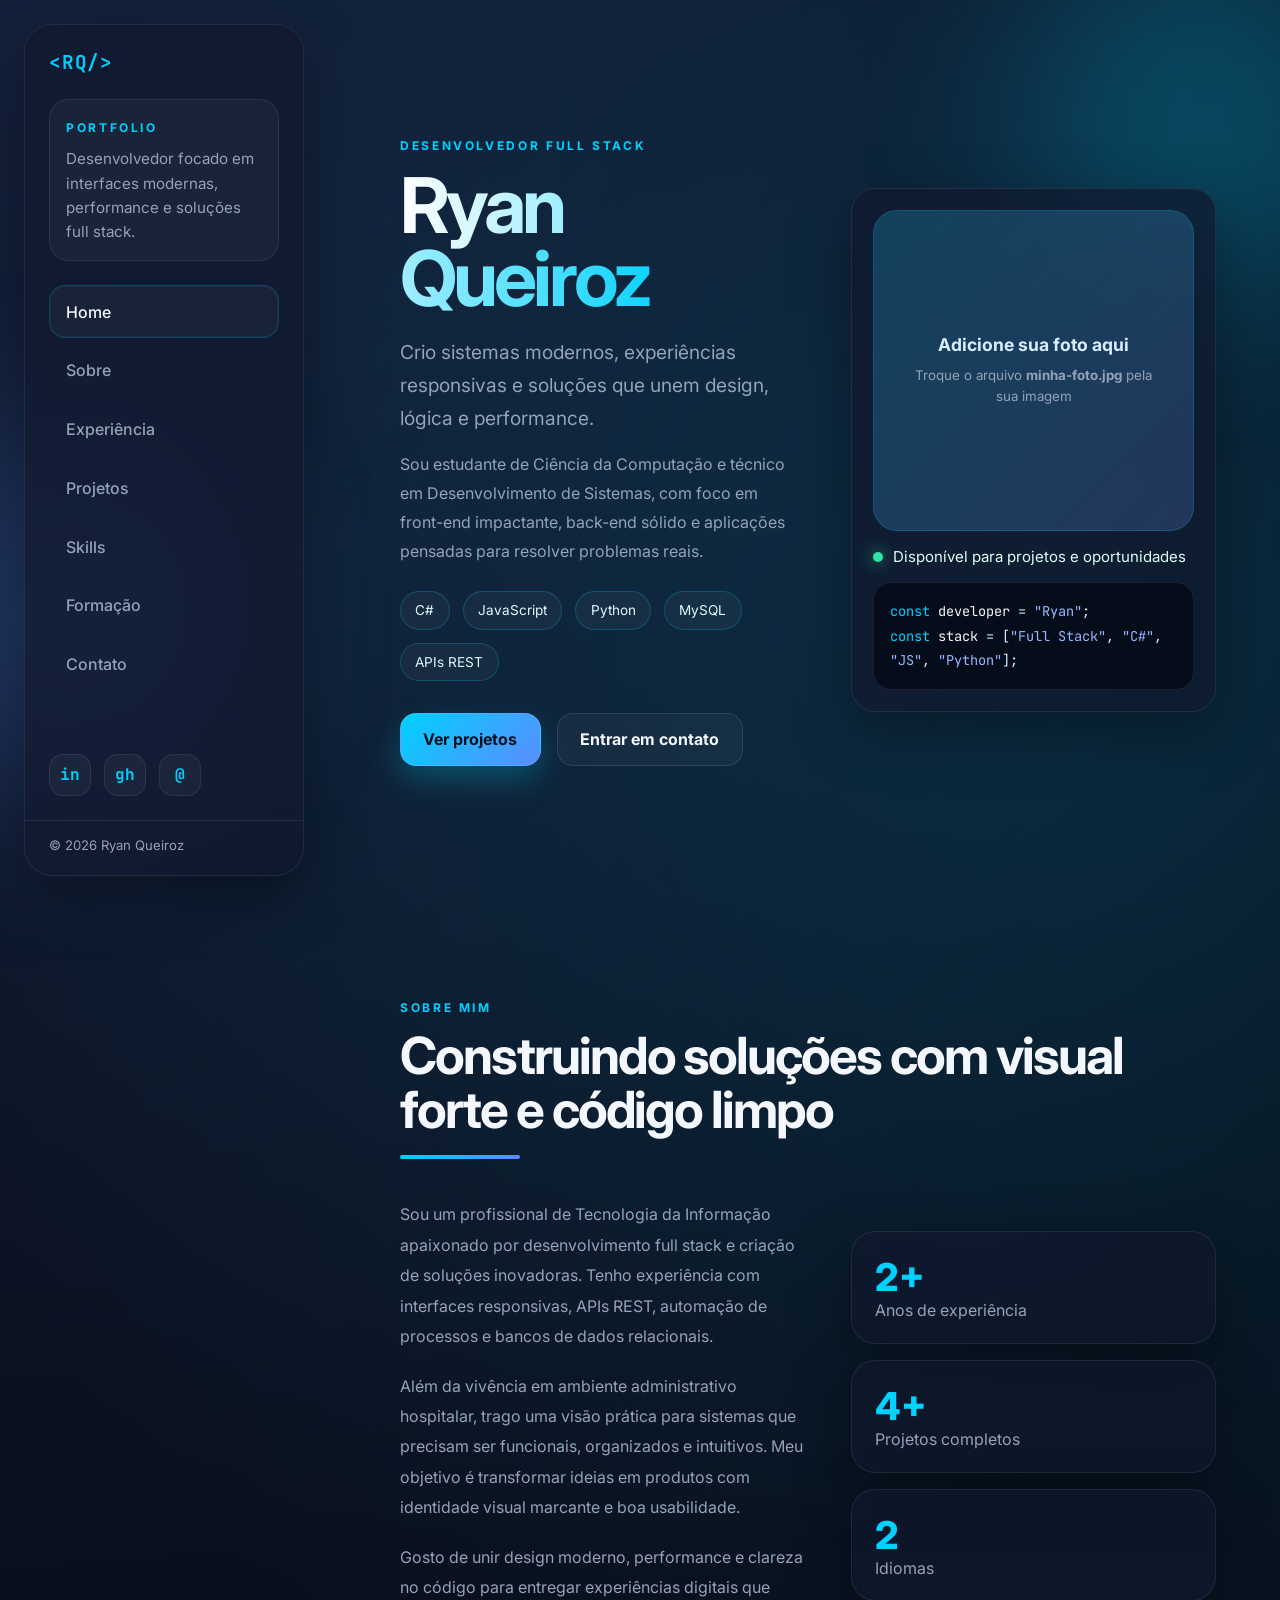
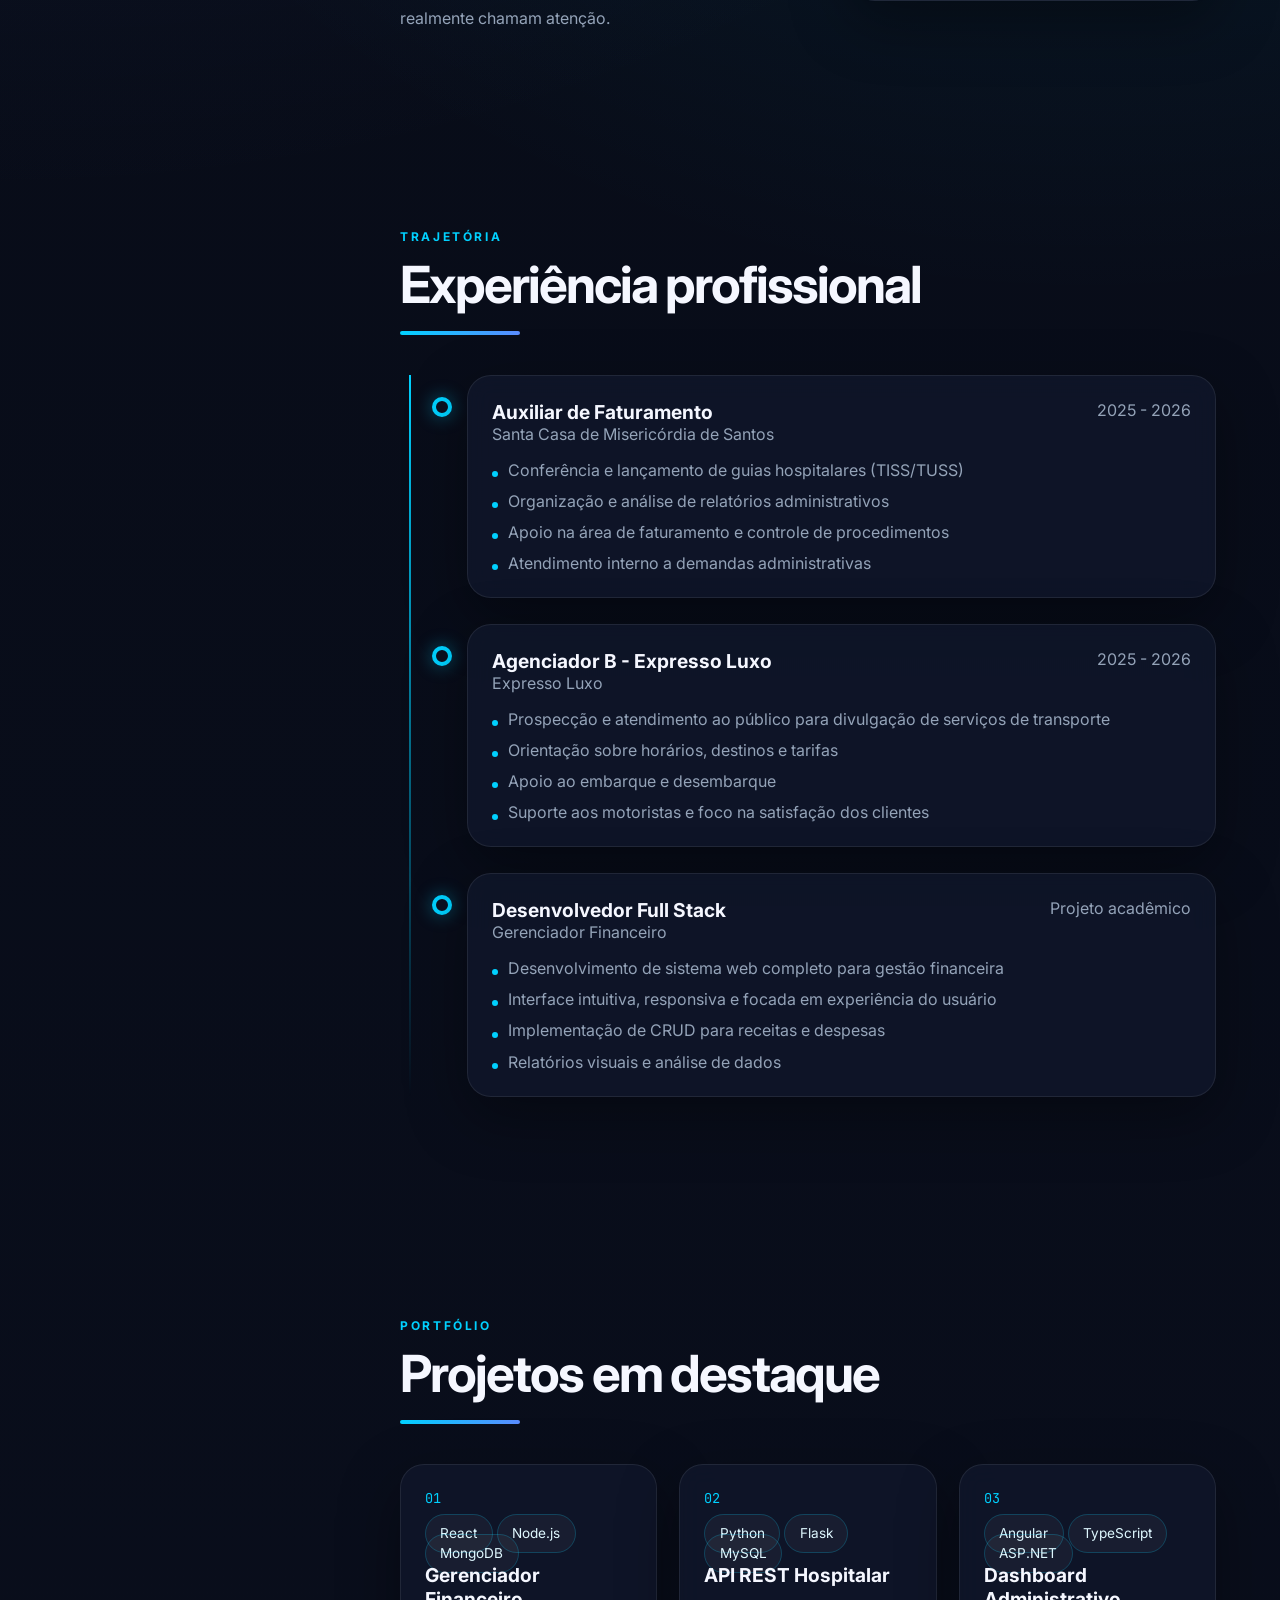
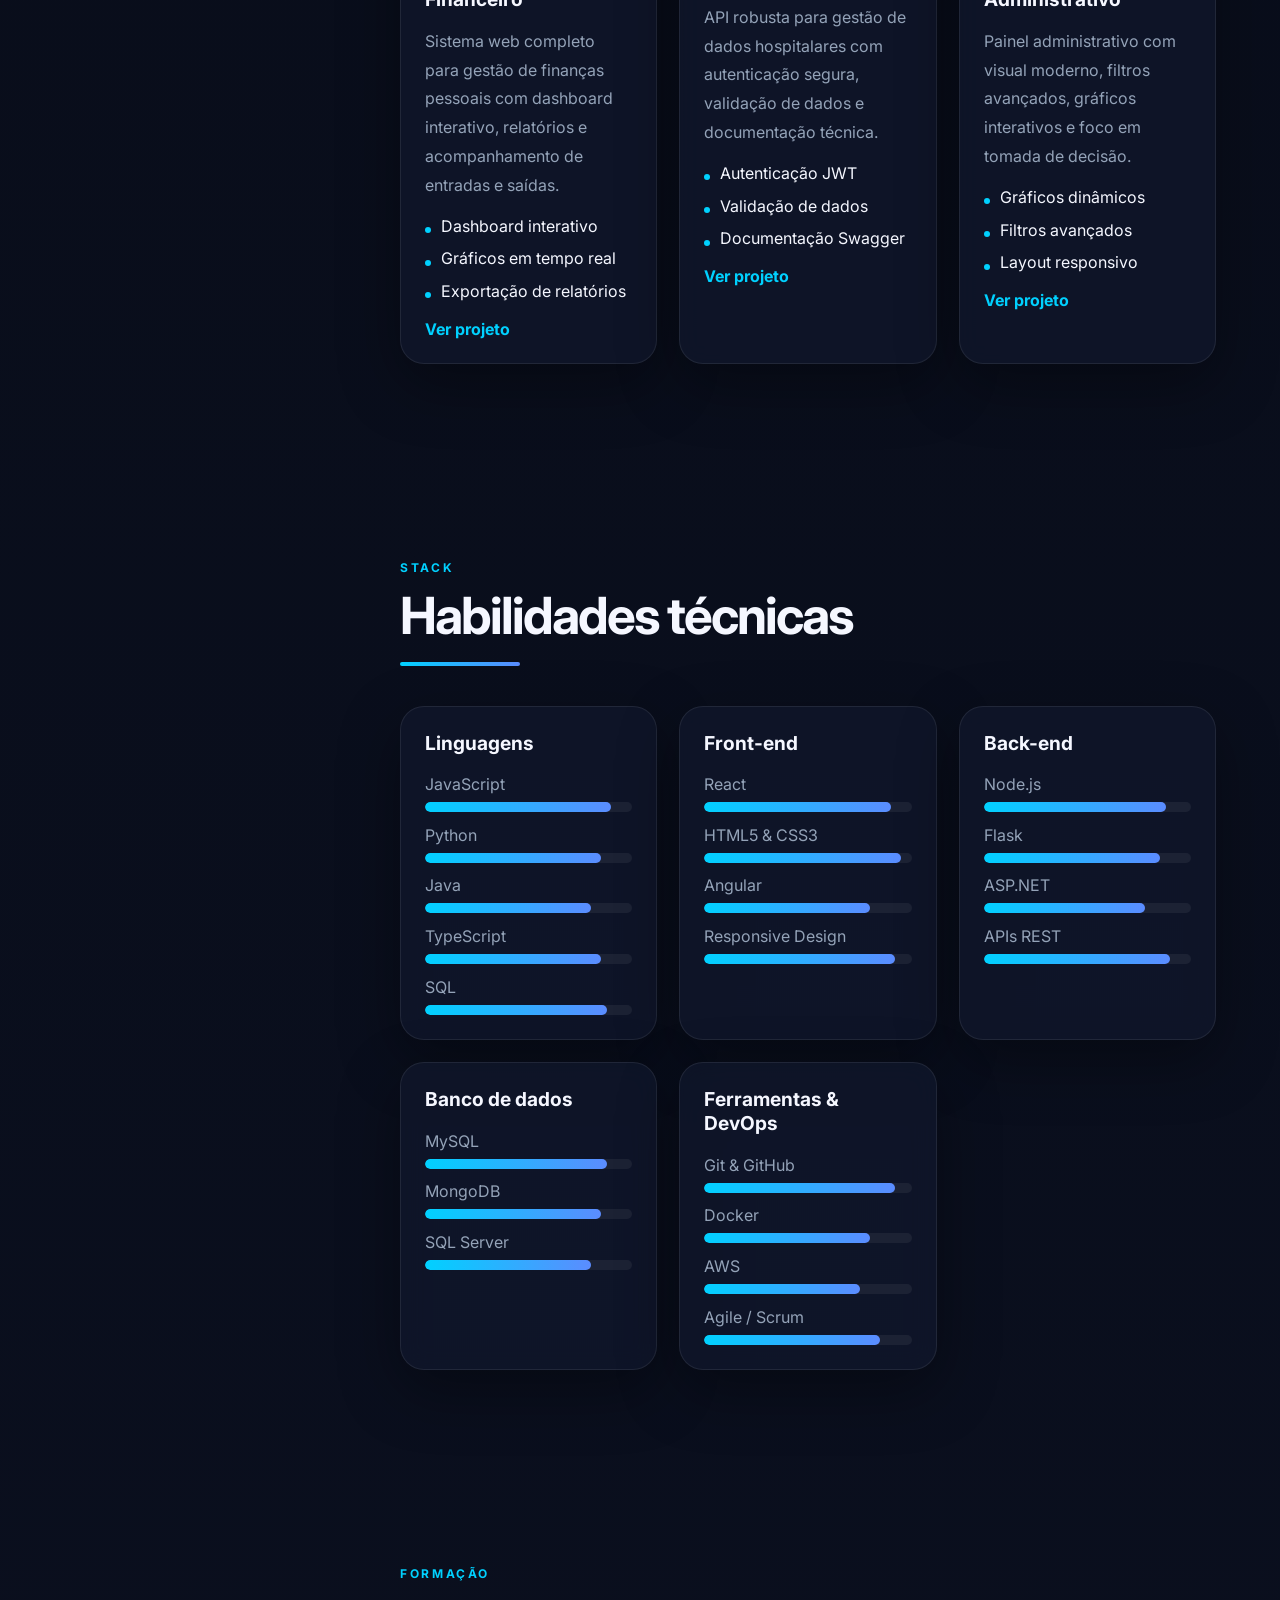
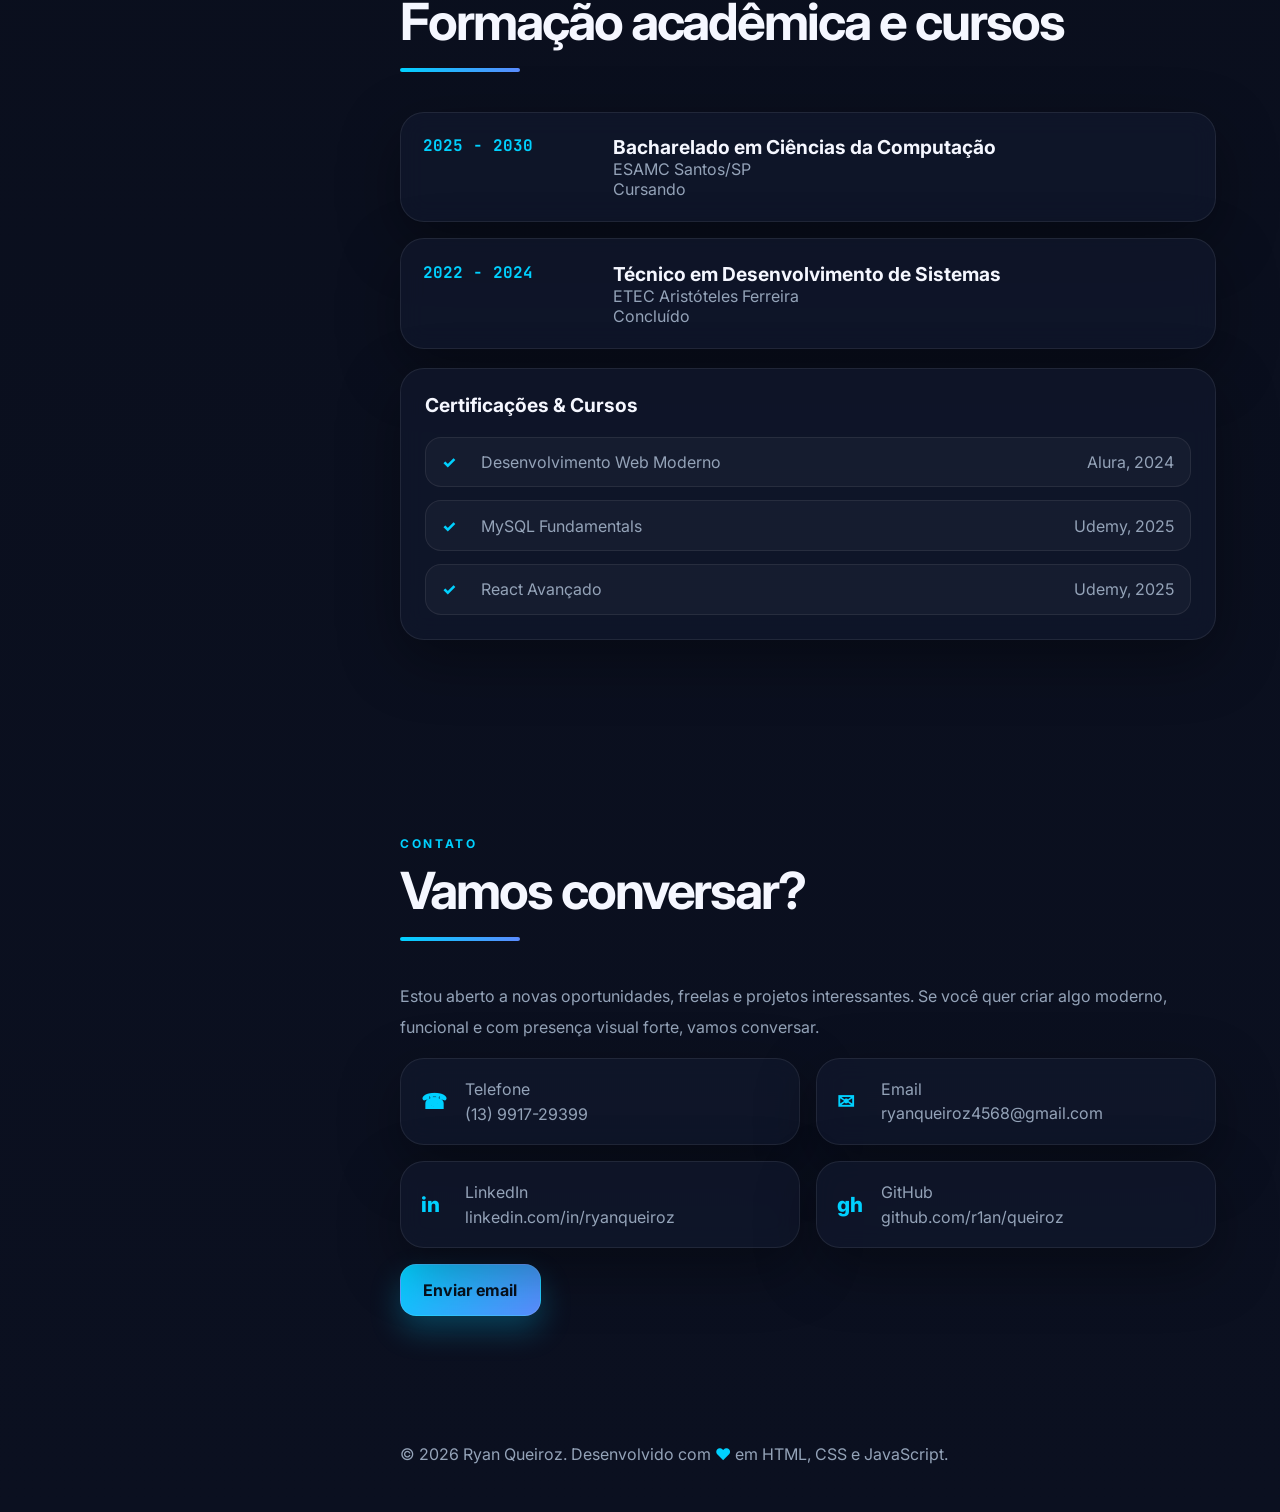
==== index (1).html @ ccc81845 "." ====
<!DOCTYPE html>
<html lang="pt-BR">
<head>
    <meta charset="UTF-8">
    <meta name="viewport" content="width=device-width, initial-scale=1.0">
    <meta name="description" content="Portfólio de Ryan Queiroz - Desenvolvedor Full Stack | Técnico em Desenvolvimento de Sistemas">
    <meta name="theme-color" content="#0b1020">
    <title>Ryan Queiroz | Full Stack Developer</title>
    <link rel="preconnect" href="https://fonts.googleapis.com">
    <link rel="preconnect" href="https://fonts.gstatic.com" crossorigin>
    <link href="https://fonts.googleapis.com/css2?family=JetBrains+Mono:wght@400;500;700&family=Inter:wght@300;400;500;600;700;800&display=swap" rel="stylesheet">
    <link rel="stylesheet" href="styles (1).css">
</head>
<body>
    <div class="bg-orb orb-1"></div>
    <div class="bg-orb orb-2"></div>

    <aside class="sidebar" id="sidebar">
        <div class="sidebar-content">
            <div class="logo-row">
                <a href="#home" class="logo">
                    <span class="logo-mark">&lt;RQ/&gt;</span>
                </a>
                <button class="menu-toggle" id="menuToggle" aria-label="Abrir menu">☰</button>
            </div>

            <div class="sidebar-intro">
                <span class="sidebar-kicker">Portfolio</span>
                <p>Desenvolvedor focado em interfaces modernas, performance e soluções full stack.</p>
            </div>
            
            <nav class="nav-menu">
                <a href="#home" class="nav-link active" data-section="home"><span class="nav-text">Home</span></a>
                <a href="#about" class="nav-link" data-section="about"><span class="nav-text">Sobre</span></a>
                <a href="#experience" class="nav-link" data-section="experience"><span class="nav-text">Experiência</span></a>
                <a href="#projects" class="nav-link" data-section="projects"><span class="nav-text">Projetos</span></a>
                <a href="#skills" class="nav-link" data-section="skills"><span class="nav-text">Skills</span></a>
                <a href="#education" class="nav-link" data-section="education"><span class="nav-text">Formação</span></a>
                <a href="#contact" class="nav-link" data-section="contact"><span class="nav-text">Contato</span></a>
            </nav>

            <div class="social-links">
                <a href="https://www.linkedin.com/in/ryanqueiroz/" target="_blank" class="social-link" title="LinkedIn">in</a>
                <a href="https://github.com/r1an/queiroz" target="_blank" class="social-link" title="GitHub">gh</a>
                <a href="mailto:ryanqueiroz4568@gmail.com" class="social-link" title="Email">@</a>
            </div>
        </div>

        <div class="sidebar-footer">
            <p class="footer-text">© 2026 Ryan Queiroz</p>
        </div>
    </aside>

    <main class="main-content" id="mainContent">
        <section id="home" class="section hero-section">
            <div class="hero-content">
                <div class="hero-text reveal">
                    <span class="eyebrow">DESENVOLVEDOR FULL STACK</span>
                    <h1 class="hero-title"><span class="typing-text">Ryan Queiroz</span></h1>
                    <p class="hero-subtitle">Crio sistemas modernos, experiências responsivas e soluções que unem design, lógica e performance.</p>
                    <p class="hero-description">
                        Sou estudante de Ciência da Computação e técnico em Desenvolvimento de Sistemas, com foco em front-end impactante,
                        back-end sólido e aplicações pensadas para resolver problemas reais.
                    </p>

                    <div class="hero-highlights">
                        <span class="highlight-chip">C#</span>
                        <span class="highlight-chip">JavaScript</span>
                        <span class="highlight-chip">Python</span>
                        <span class="highlight-chip">MySQL</span>
                        <span class="highlight-chip">APIs REST</span>
                    </div>

                    <div class="hero-cta">
                        <a href="#projects" class="btn btn-primary">Ver projetos</a>
                        <a href="#contact" class="btn btn-secondary">Entrar em contato</a>
                    </div>
                </div>

                <div class="hero-visual reveal delay-1">
                    <div class="profile-card">
                        <div class="profile-photo-wrap">
                            <img src="minha-foto.jpg" alt="Foto de Ryan Queiroz" class="profile-photo">
                            <div class="photo-placeholder">
                                <span>Adicione sua foto aqui</span>
                                <small>Troque o arquivo <strong>minha-foto.jpg</strong> pela sua imagem</small>
                            </div>
                        </div>

                        <div class="profile-card-content">
                            <div class="status-row">
                                <span class="status-dot"></span>
                                <span>Disponível para projetos e oportunidades</span>
                            </div>

                            <div class="mini-code">
                                <div><span class="code-key">const</span> <span class="code-name">developer</span> = <span class="code-string">"Ryan"</span>;</div>
                                <div><span class="code-key">const</span> <span class="code-name">stack</span> = [<span class="code-string">"Full Stack"</span>, <span class="code-string">"C#"</span>, <span class="code-string">"JS"</span>, <span class="code-string">"Python"</span>];</div>
                            </div>
                        </div>
                    </div>
                </div>
            </div>
        </section>

        <section id="about" class="section about-section">
            <div class="section-header reveal">
                <span class="section-kicker">Sobre mim</span>
                <h2 class="section-title">Construindo soluções com visual forte e código limpo</h2>
                <div class="title-underline"></div>
            </div>

            <div class="about-content">
                <div class="about-text reveal">
                    <p>
                        Sou um profissional de Tecnologia da Informação apaixonado por desenvolvimento full stack e criação de soluções inovadoras.
                        Tenho experiência com interfaces responsivas, APIs REST, automação de processos e bancos de dados relacionais.
                    </p>
                    <p>
                        Além da vivência em ambiente administrativo hospitalar, trago uma visão prática para sistemas que precisam ser funcionais,
                        organizados e intuitivos. Meu objetivo é transformar ideias em produtos com identidade visual marcante e boa usabilidade.
                    </p>
                    <p>
                        Gosto de unir design moderno, performance e clareza no código para entregar experiências digitais que realmente chamam atenção.
                    </p>
                </div>

                <div class="about-stats reveal delay-1">
                    <div class="stat-card">
                        <div class="stat-number">2+</div>
                        <div class="stat-label">Anos de experiência</div>
                    </div>
                    <div class="stat-card">
                        <div class="stat-number">4+</div>
                        <div class="stat-label">Projetos completos</div>
                    </div>
                    <div class="stat-card">
                        <div class="stat-number">2</div>
                        <div class="stat-label">Idiomas</div>
                    </div>
                </div>
            </div>
        </section>

        <section id="experience" class="section experience-section">
            <div class="section-header reveal">
                <span class="section-kicker">Trajetória</span>
                <h2 class="section-title">Experiência profissional</h2>
                <div class="title-underline"></div>
            </div>

            <div class="timeline">
                <div class="timeline-item reveal">
                    <div class="timeline-marker"></div>
                    <div class="timeline-content">
                        <div class="timeline-header">
                            <h3 class="timeline-title">Auxiliar de Faturamento</h3>
                            <span class="timeline-date">2025 - 2026</span>
                        </div>
                        <p class="timeline-company">Santa Casa de Misericórdia de Santos</p>
                        <ul class="timeline-list">
                            <li>Conferência e lançamento de guias hospitalares (TISS/TUSS)</li>
                            <li>Organização e análise de relatórios administrativos</li>
                            <li>Apoio na área de faturamento e controle de procedimentos</li>
                            <li>Atendimento interno a demandas administrativas</li>
                        </ul>
                    </div>
                </div>

                <div class="timeline-item reveal delay-1">
                    <div class="timeline-marker"></div>
                    <div class="timeline-content">
                        <div class="timeline-header">
                            <h3 class="timeline-title">Agenciador B - Expresso Luxo</h3>
                            <span class="timeline-date">2025 - 2026</span>
                        </div>
                        <p class="timeline-company">Expresso Luxo</p>
                        <ul class="timeline-list">
                            <li>Prospecção e atendimento ao público para divulgação de serviços de transporte</li>
                            <li>Orientação sobre horários, destinos e tarifas</li>
                            <li>Apoio ao embarque e desembarque</li>
                            <li>Suporte aos motoristas e foco na satisfação dos clientes</li>
                        </ul>
                    </div>
                </div>

                <div class="timeline-item reveal delay-2">
                    <div class="timeline-marker"></div>
                    <div class="timeline-content">
                        <div class="timeline-header">
                            <h3 class="timeline-title">Desenvolvedor Full Stack</h3>
                            <span class="timeline-date">Projeto acadêmico</span>
                        </div>
                        <p class="timeline-company">Gerenciador Financeiro</p>
                        <ul class="timeline-list">
                            <li>Desenvolvimento de sistema web completo para gestão financeira</li>
                            <li>Interface intuitiva, responsiva e focada em experiência do usuário</li>
                            <li>Implementação de CRUD para receitas e despesas</li>
                            <li>Relatórios visuais e análise de dados</li>
                        </ul>
                    </div>
                </div>
            </div>
        </section>

        <section id="projects" class="section projects-section">
            <div class="section-header reveal">
                <span class="section-kicker">Portfólio</span>
                <h2 class="section-title">Projetos em destaque</h2>
                <div class="title-underline"></div>
            </div>

            <div class="projects-grid">
                <article class="project-card reveal">
                    <div class="project-top">
                        <span class="project-number">01</span>
                        <div class="project-tags">
                            <span class="tag">React</span>
                            <span class="tag">Node.js</span>
                            <span class="tag">MongoDB</span>
                        </div>
                    </div>
                    <h3 class="project-title">Gerenciador Financeiro</h3>
                    <p class="project-description">Sistema web completo para gestão de finanças pessoais com dashboard interativo, relatórios e acompanhamento de entradas e saídas.</p>
                    <div class="project-features">
                        <span class="feature">Dashboard interativo</span>
                        <span class="feature">Gráficos em tempo real</span>
                        <span class="feature">Exportação de relatórios</span>
                    </div>
                    <a href="#" class="project-link">Ver projeto</a>
                </article>

                <article class="project-card reveal delay-1">
                    <div class="project-top">
                        <span class="project-number">02</span>
                        <div class="project-tags">
                            <span class="tag">Python</span>
                            <span class="tag">Flask</span>
                            <span class="tag">MySQL</span>
                        </div>
                    </div>
                    <h3 class="project-title">API REST Hospitalar</h3>
                    <p class="project-description">API robusta para gestão de dados hospitalares com autenticação segura, validação de dados e documentação técnica.</p>
                    <div class="project-features">
                        <span class="feature">Autenticação JWT</span>
                        <span class="feature">Validação de dados</span>
                        <span class="feature">Documentação Swagger</span>
                    </div>
                    <a href="#" class="project-link">Ver projeto</a>
                </article>

                <article class="project-card reveal delay-2">
                    <div class="project-top">
                        <span class="project-number">03</span>
                        <div class="project-tags">
                            <span class="tag">Angular</span>
                            <span class="tag">TypeScript</span>
                            <span class="tag">ASP.NET</span>
                        </div>
                    </div>
                    <h3 class="project-title">Dashboard Administrativo</h3>
                    <p class="project-description">Painel administrativo com visual moderno, filtros avançados, gráficos interativos e foco em tomada de decisão.</p>
                    <div class="project-features">
                        <span class="feature">Gráficos dinâmicos</span>
                        <span class="feature">Filtros avançados</span>
                        <span class="feature">Layout responsivo</span>
                    </div>
                    <a href="#" class="project-link">Ver projeto</a>
                </article>
            </div>
        </section>

        <section id="skills" class="section skills-section">
            <div class="section-header reveal">
                <span class="section-kicker">Stack</span>
                <h2 class="section-title">Habilidades técnicas</h2>
                <div class="title-underline"></div>
            </div>

            <div class="skills-container">
                <div class="skill-category reveal">
                    <h3 class="skill-category-title">Linguagens</h3>
                    <div class="skill-list">
                        <div class="skill-item"><span class="skill-name">JavaScript</span><div class="skill-bar"><div class="skill-progress" style="width: 90%"></div></div></div>
                        <div class="skill-item"><span class="skill-name">Python</span><div class="skill-bar"><div class="skill-progress" style="width: 85%"></div></div></div>
                        <div class="skill-item"><span class="skill-name">Java</span><div class="skill-bar"><div class="skill-progress" style="width: 80%"></div></div></div>
                        <div class="skill-item"><span class="skill-name">TypeScript</span><div class="skill-bar"><div class="skill-progress" style="width: 85%"></div></div></div>
                        <div class="skill-item"><span class="skill-name">SQL</span><div class="skill-bar"><div class="skill-progress" style="width: 88%"></div></div></div>
                    </div>
                </div>

                <div class="skill-category reveal delay-1">
                    <h3 class="skill-category-title">Front-end</h3>
                    <div class="skill-list">
                        <div class="skill-item"><span class="skill-name">React</span><div class="skill-bar"><div class="skill-progress" style="width: 90%"></div></div></div>
                        <div class="skill-item"><span class="skill-name">HTML5 & CSS3</span><div class="skill-bar"><div class="skill-progress" style="width: 95%"></div></div></div>
                        <div class="skill-item"><span class="skill-name">Angular</span><div class="skill-bar"><div class="skill-progress" style="width: 80%"></div></div></div>
                        <div class="skill-item"><span class="skill-name">Responsive Design</span><div class="skill-bar"><div class="skill-progress" style="width: 92%"></div></div></div>
                    </div>
                </div>

                <div class="skill-category reveal delay-2">
                    <h3 class="skill-category-title">Back-end</h3>
                    <div class="skill-list">
                        <div class="skill-item"><span class="skill-name">Node.js</span><div class="skill-bar"><div class="skill-progress" style="width: 88%"></div></div></div>
                        <div class="skill-item"><span class="skill-name">Flask</span><div class="skill-bar"><div class="skill-progress" style="width: 85%"></div></div></div>
                        <div class="skill-item"><span class="skill-name">ASP.NET</span><div class="skill-bar"><div class="skill-progress" style="width: 78%"></div></div></div>
                        <div class="skill-item"><span class="skill-name">APIs REST</span><div class="skill-bar"><div class="skill-progress" style="width: 90%"></div></div></div>
                    </div>
                </div>

                <div class="skill-category reveal">
                    <h3 class="skill-category-title">Banco de dados</h3>
                    <div class="skill-list">
                        <div class="skill-item"><span class="skill-name">MySQL</span><div class="skill-bar"><div class="skill-progress" style="width: 88%"></div></div></div>
                        <div class="skill-item"><span class="skill-name">MongoDB</span><div class="skill-bar"><div class="skill-progress" style="width: 85%"></div></div></div>
                        <div class="skill-item"><span class="skill-name">SQL Server</span><div class="skill-bar"><div class="skill-progress" style="width: 80%"></div></div></div>
                    </div>
                </div>

                <div class="skill-category reveal delay-1">
                    <h3 class="skill-category-title">Ferramentas & DevOps</h3>
                    <div class="skill-list">
                        <div class="skill-item"><span class="skill-name">Git & GitHub</span><div class="skill-bar"><div class="skill-progress" style="width: 92%"></div></div></div>
                        <div class="skill-item"><span class="skill-name">Docker</span><div class="skill-bar"><div class="skill-progress" style="width: 80%"></div></div></div>
                        <div class="skill-item"><span class="skill-name">AWS</span><div class="skill-bar"><div class="skill-progress" style="width: 75%"></div></div></div>
                        <div class="skill-item"><span class="skill-name">Agile / Scrum</span><div class="skill-bar"><div class="skill-progress" style="width: 85%"></div></div></div>
                    </div>
                </div>
            </div>
        </section>

        <section id="education" class="section education-section">
            <div class="section-header reveal">
                <span class="section-kicker">Formação</span>
                <h2 class="section-title">Formação acadêmica e cursos</h2>
                <div class="title-underline"></div>
            </div>

            <div class="education-timeline reveal">
                <div class="education-item">
                    <div class="education-year">2025 - 2030</div>
                    <div class="education-content">
                        <h3 class="education-degree">Bacharelado em Ciências da Computação</h3>
                        <p class="education-institution">ESAMC Santos/SP</p>
                        <p class="education-status">Cursando</p>
                    </div>
                </div>

                <div class="education-item">
                    <div class="education-year">2022 - 2024</div>
                    <div class="education-content">
                        <h3 class="education-degree">Técnico em Desenvolvimento de Sistemas</h3>
                        <p class="education-institution">ETEC Aristóteles Ferreira</p>
                        <p class="education-status">Concluído</p>
                    </div>
                </div>
            </div>

            <div class="certifications reveal delay-1">
                <h3 class="certifications-title">Certificações & Cursos</h3>
                <div class="certification-list">
                    <div class="certification-item"><span class="cert-icon">✓</span><span class="cert-name">Desenvolvimento Web Moderno</span><span class="cert-issuer">Alura, 2024</span></div>
                    <div class="certification-item"><span class="cert-icon">✓</span><span class="cert-name">MySQL Fundamentals</span><span class="cert-issuer">Udemy, 2025</span></div>
                    <div class="certification-item"><span class="cert-icon">✓</span><span class="cert-name">React Avançado</span><span class="cert-issuer">Udemy, 2025</span></div>
                </div>
            </div>
        </section>

        <section id="contact" class="section contact-section">
            <div class="section-header reveal">
                <span class="section-kicker">Contato</span>
                <h2 class="section-title">Vamos conversar?</h2>
                <div class="title-underline"></div>
            </div>

            <div class="contact-content reveal">
                <p class="contact-description">
                    Estou aberto a novas oportunidades, freelas e projetos interessantes. Se você quer criar algo moderno,
                    funcional e com presença visual forte, vamos conversar.
                </p>

                <div class="contact-methods">
                    <a href="tel:+5513991729399" class="contact-method">
                        <span class="contact-icon">☎</span>
                        <div class="contact-info"><span class="contact-label">Telefone</span><span class="contact-value">(13) 9917-29399</span></div>
                    </a>
                    <a href="mailto:ryanqueiroz4568@gmail.com" class="contact-method">
                        <span class="contact-icon">✉</span>
                        <div class="contact-info"><span class="contact-label">Email</span><span class="contact-value">ryanqueiroz4568@gmail.com</span></div>
                    </a>
                    <a href="https://www.linkedin.com/in/ryanqueiroz/" target="_blank" class="contact-method">
                        <span class="contact-icon">in</span>
                        <div class="contact-info"><span class="contact-label">LinkedIn</span><span class="contact-value">linkedin.com/in/ryanqueiroz</span></div>
                    </a>
                    <a href="https://github.com/r1an/queiroz" target="_blank" class="contact-method">
                        <span class="contact-icon">gh</span>
                        <div class="contact-info"><span class="contact-label">GitHub</span><span class="contact-value">github.com/r1an/queiroz</span></div>
                    </a>
                </div>

                <div class="contact-cta">
                    <a href="mailto:ryanqueiroz4568@gmail.com" class="btn btn-primary btn-large">Enviar email</a>
                </div>
            </div>
        </section>

        <footer class="footer">
            <p>&copy; 2026 Ryan Queiroz. Desenvolvido com <span class="heart">♥</span> em HTML, CSS e JavaScript.</p>
        </footer>
    </main>

    <script src="script (1).js"></script>
</body>
</html>
---- styles (1).css ----
:root {
    --bg: #0b1020;
    --bg-soft: #11182d;
    --panel: rgba(17, 24, 45, 0.72);
    --panel-strong: rgba(10, 16, 32, 0.88);
    --text: #f5f7ff;
    --muted: #94a3b8;
    --line: rgba(255, 255, 255, 0.08);
    --accent: #00d1ff;
    --accent-2: #5b8cff;
    --accent-soft: rgba(0, 209, 255, 0.18);
    --success: #2ee6a6;
    --shadow: 0 20px 60px rgba(0, 0, 0, 0.35);
    --radius: 24px;
}

* {
    margin: 0;
    padding: 0;
    box-sizing: border-box;
}

html {
    scroll-behavior: smooth;
}

body {
    font-family: 'Inter', sans-serif;
    background:
        radial-gradient(circle at top left, rgba(91, 140, 255, 0.16), transparent 28%),
        radial-gradient(circle at 85% 10%, rgba(0, 209, 255, 0.14), transparent 22%),
        linear-gradient(180deg, #070b16 0%, #0b1020 100%);
    color: var(--text);
    min-height: 100vh;
    overflow-x: hidden;
}

body.menu-open {
    overflow: hidden;
}

img {
    max-width: 100%;
    display: block;
}

a {
    color: inherit;
    text-decoration: none;
}

.bg-orb {
    position: fixed;
    width: 380px;
    height: 380px;
    border-radius: 999px;
    filter: blur(90px);
    opacity: 0.22;
    pointer-events: none;
    z-index: 0;
}

.orb-1 {
    background: var(--accent);
    top: -80px;
    right: -120px;
}

.orb-2 {
    background: var(--accent-2);
    bottom: 10%;
    left: -140px;
}

.sidebar {
    position: fixed;
    left: 24px;
    top: 24px;
    bottom: 24px;
    width: 280px;
    background: var(--panel);
    border: 1px solid var(--line);
    border-radius: 28px;
    backdrop-filter: blur(18px);
    box-shadow: var(--shadow);
    z-index: 1000;
    display: flex;
    flex-direction: column;
}

.sidebar-content {
    padding: 1.5rem;
    display: flex;
    flex-direction: column;
    height: 100%;
}

.logo-row {
    display: flex;
    align-items: center;
    justify-content: space-between;
    gap: 1rem;
    margin-bottom: 1.5rem;
}

.logo-mark {
    font-family: 'JetBrains Mono', monospace;
    color: var(--accent);
    font-size: 1.2rem;
    font-weight: 700;
    letter-spacing: 0.04em;
}

.menu-toggle {
    display: none;
    width: 42px;
    height: 42px;
    border-radius: 12px;
    border: 1px solid var(--line);
    background: rgba(255, 255, 255, 0.04);
    color: var(--text);
    cursor: pointer;
}

.sidebar-intro {
    padding: 1rem;
    background: rgba(255, 255, 255, 0.04);
    border: 1px solid var(--line);
    border-radius: 20px;
    margin-bottom: 1.5rem;
}

.sidebar-kicker,
.section-kicker,
.eyebrow {
    display: inline-flex;
    align-items: center;
    gap: 0.5rem;
    font-size: 0.75rem;
    letter-spacing: 0.22em;
    text-transform: uppercase;
    color: var(--accent);
    font-weight: 700;
}

.sidebar-intro p {
    color: var(--muted);
    font-size: 0.95rem;
    margin-top: 0.7rem;
    line-height: 1.6;
}

.nav-menu {
    display: flex;
    flex-direction: column;
    gap: 0.4rem;
}

.nav-link {
    padding: 0.95rem 1rem;
    border-radius: 16px;
    color: var(--muted);
    border: 1px solid transparent;
    transition: 0.25s ease;
    font-weight: 500;
}

.nav-link:hover,
.nav-link.active {
    color: var(--text);
    background: rgba(255, 255, 255, 0.04);
    border-color: rgba(0, 209, 255, 0.18);
    box-shadow: inset 0 0 0 1px rgba(0, 209, 255, 0.08);
}

.social-links {
    display: flex;
    gap: 0.8rem;
    margin-top: auto;
    padding-top: 1.5rem;
}

.social-link {
    width: 42px;
    height: 42px;
    border-radius: 14px;
    border: 1px solid var(--line);
    display: inline-flex;
    align-items: center;
    justify-content: center;
    background: rgba(255, 255, 255, 0.04);
    color: var(--accent);
    font-family: 'JetBrains Mono', monospace;
    font-weight: 700;
    transition: 0.25s ease;
}

.social-link:hover {
    transform: translateY(-3px);
    background: var(--accent);
    color: #07111d;
    box-shadow: 0 10px 30px rgba(0, 209, 255, 0.28);
}

.sidebar-footer {
    padding: 1rem 1.5rem 1.4rem;
    border-top: 1px solid var(--line);
}

.footer-text {
    color: var(--muted);
    font-size: 0.82rem;
}

.main-content {
    margin-left: 336px;
    position: relative;
    z-index: 1;
}

.section {
    padding: 6rem 4rem;
}

.hero-section {
    min-height: 100vh;
    display: flex;
    align-items: center;
}

.hero-content,
.about-content {
    display: grid;
    grid-template-columns: 1.05fr 0.95fr;
    gap: 3rem;
    align-items: center;
}

.hero-title {
    font-size: clamp(2.8rem, 6vw, 5.4rem);
    line-height: 0.95;
    margin: 1rem 0 1.25rem;
    letter-spacing: -0.05em;
}

.typing-text {
    background: linear-gradient(90deg, #ffffff 0%, var(--accent) 100%);
    -webkit-background-clip: text;
    -webkit-text-fill-color: transparent;
}

.hero-subtitle,
.hero-description,
.about-text p,
.contact-description,
.project-description,
.timeline-company,
.timeline-list li,
.skill-name,
.cert-name,
.education-institution,
.contact-value {
    color: var(--muted);
}

.hero-subtitle {
    font-size: 1.2rem;
    line-height: 1.7;
    max-width: 760px;
    margin-bottom: 1rem;
}

.hero-description {
    line-height: 1.8;
    max-width: 760px;
    margin-bottom: 1.6rem;
}

.hero-highlights {
    display: flex;
    flex-wrap: wrap;
    gap: 0.8rem;
    margin-bottom: 2rem;
}

.highlight-chip,
.tag {
    padding: 0.65rem 0.9rem;
    border-radius: 999px;
    border: 1px solid rgba(0, 209, 255, 0.22);
    background: rgba(255, 255, 255, 0.04);
    color: #dff8ff;
    font-size: 0.85rem;
}

.hero-cta,
.contact-cta {
    display: flex;
    gap: 1rem;
    flex-wrap: wrap;
}

.btn {
    border: 1px solid rgba(255, 255, 255, 0.1);
    border-radius: 16px;
    padding: 0.95rem 1.4rem;
    font-weight: 700;
    transition: 0.25s ease;
    display: inline-flex;
    align-items: center;
    justify-content: center;
}

.btn-primary {
    background: linear-gradient(135deg, var(--accent), var(--accent-2));
    color: #07111d;
    box-shadow: 0 14px 30px rgba(0, 209, 255, 0.25);
}

.btn-primary:hover {
    transform: translateY(-3px);
    box-shadow: 0 20px 40px rgba(0, 209, 255, 0.3);
}

.btn-secondary {
    background: rgba(255, 255, 255, 0.04);
    color: var(--text);
}

.btn-secondary:hover,
.project-link:hover,
.contact-method:hover {
    border-color: rgba(0, 209, 255, 0.25);
}

.profile-card,
.stat-card,
.project-card,
.skill-category,
.certifications,
.timeline-content,
.contact-method,
.education-item {
    background: var(--panel);
    border: 1px solid var(--line);
    border-radius: var(--radius);
    box-shadow: var(--shadow);
    backdrop-filter: blur(12px);
}

.profile-card {
    padding: 1.3rem;
}

.profile-photo-wrap {
    position: relative;
    aspect-ratio: 1 / 1;
    width: 100%;
    border-radius: 24px;
    overflow: hidden;
    background:
        linear-gradient(135deg, rgba(0, 209, 255, 0.18), rgba(91, 140, 255, 0.18)),
        rgba(255, 255, 255, 0.03);
    border: 1px solid rgba(0, 209, 255, 0.18);
}

.profile-photo {
    width: 100%;
    height: 100%;
    object-fit: cover;
    position: absolute;
    inset: 0;
}

.profile-photo[src="minha-foto.jpg"] {
    opacity: 0;
}

.photo-placeholder {
    position: absolute;
    inset: 0;
    display: flex;
    align-items: center;
    justify-content: center;
    flex-direction: column;
    gap: 0.6rem;
    padding: 2rem;
    text-align: center;
    color: #d8edff;
}

.photo-placeholder span {
    font-size: 1.1rem;
    font-weight: 700;
}

.photo-placeholder small {
    color: var(--muted);
    line-height: 1.6;
}

.profile-card-content {
    margin-top: 1rem;
}

.status-row {
    display: flex;
    align-items: center;
    gap: 0.65rem;
    color: #dbfff5;
    font-size: 0.94rem;
    margin-bottom: 1rem;
}

.status-dot {
    width: 10px;
    height: 10px;
    border-radius: 999px;
    background: var(--success);
    box-shadow: 0 0 16px rgba(46, 230, 166, 0.8);
}

.mini-code {
    border-radius: 18px;
    background: rgba(5, 10, 22, 0.8);
    border: 1px solid var(--line);
    padding: 1rem;
    font-family: 'JetBrains Mono', monospace;
    font-size: 0.85rem;
    line-height: 1.8;
    color: #cfeeff;
    overflow-x: auto;
}

.code-key { color: var(--accent); }
.code-name { color: #f5f7ff; }
.code-string { color: #99b8ff; }

.section-header {
    margin-bottom: 2.5rem;
}

.section-title {
    margin-top: 0.8rem;
    font-size: clamp(2rem, 4vw, 3.4rem);
    line-height: 1.05;
    letter-spacing: -0.04em;
}

.title-underline {
    width: 120px;
    height: 4px;
    border-radius: 999px;
    margin-top: 1.2rem;
    background: linear-gradient(90deg, var(--accent), var(--accent-2));
}

.about-text {
    display: flex;
    flex-direction: column;
    gap: 1.2rem;
}

.about-text p,
.contact-description {
    line-height: 1.9;
}

.about-stats {
    display: grid;
    gap: 1rem;
}

.stat-card {
    padding: 1.4rem;
}

.stat-number {
    font-size: 2.4rem;
    font-weight: 800;
    color: var(--accent);
}

.stat-label,
.contact-label,
.cert-issuer,
.education-status,
.timeline-date {
    color: var(--muted);
}

.timeline {
    position: relative;
    padding-left: 2rem;
}

.timeline::before {
    content: "";
    position: absolute;
    left: 9px;
    top: 0;
    bottom: 0;
    width: 2px;
    background: linear-gradient(180deg, var(--accent), transparent);
}

.timeline-item {
    position: relative;
    padding-left: 2.2rem;
    margin-bottom: 1.6rem;
}

.timeline-marker {
    position: absolute;
    left: 0;
    top: 22px;
    width: 20px;
    height: 20px;
    border-radius: 999px;
    background: var(--bg);
    border: 4px solid var(--accent);
    box-shadow: 0 0 18px rgba(0, 209, 255, 0.4);
}

.timeline-content {
    padding: 1.5rem;
}

.timeline-header,
.project-top {
    display: flex;
    justify-content: space-between;
    gap: 1rem;
    align-items: flex-start;
    flex-wrap: wrap;
}

.timeline-title,
.project-title,
.skill-category-title,
.certifications-title,
.education-degree {
    font-size: 1.2rem;
    font-weight: 700;
}

.timeline-list {
    margin-top: 1rem;
    list-style: none;
    display: grid;
    gap: 0.7rem;
}

.timeline-list li,
.feature {
    position: relative;
    padding-left: 1rem;
}

.timeline-list li::before,
.feature::before {
    content: "";
    width: 6px;
    height: 6px;
    border-radius: 999px;
    background: var(--accent);
    position: absolute;
    left: 0;
    top: 0.7em;
}

.projects-grid,
.skills-container {
    display: grid;
    grid-template-columns: repeat(3, minmax(0, 1fr));
    gap: 1.4rem;
}

.project-card,
.skill-category {
    padding: 1.5rem;
}

.project-number {
    font-family: 'JetBrains Mono', monospace;
    color: var(--accent);
    font-size: 0.85rem;
}

.project-description {
    line-height: 1.8;
    margin: 1rem 0 1rem;
}

.project-features,
.skill-list,
.certification-list {
    display: grid;
    gap: 0.8rem;
}

.project-link {
    display: inline-flex;
    margin-top: 1.1rem;
    color: var(--accent);
    font-weight: 700;
}

.skill-category-title,
.certifications-title {
    margin-bottom: 1.2rem;
}

.skill-item {
    display: grid;
    gap: 0.5rem;
}

.skill-bar {
    height: 10px;
    border-radius: 999px;
    background: rgba(255, 255, 255, 0.06);
    overflow: hidden;
}

.skill-progress {
    height: 100%;
    border-radius: inherit;
    background: linear-gradient(90deg, var(--accent), var(--accent-2));
}

.education-timeline,
.contact-content {
    display: grid;
    gap: 1rem;
}

.education-item {
    display: grid;
    grid-template-columns: 170px 1fr;
    gap: 1.2rem;
    padding: 1.4rem;
}

.education-year {
    color: var(--accent);
    font-family: 'JetBrains Mono', monospace;
    font-weight: 700;
}

.certifications {
    padding: 1.5rem;
    margin-top: 1.2rem;
}

.certification-item {
    display: grid;
    grid-template-columns: 26px 1fr auto;
    gap: 0.8rem;
    align-items: center;
    padding: 0.9rem 1rem;
    border-radius: 16px;
    background: rgba(255, 255, 255, 0.03);
    border: 1px solid var(--line);
}

.cert-icon,
.contact-icon {
    color: var(--accent);
    font-weight: 800;
}

.contact-methods {
    display: grid;
    grid-template-columns: repeat(2, minmax(0, 1fr));
    gap: 1rem;
}

.contact-method {
    padding: 1.25rem;
    display: flex;
    align-items: center;
    gap: 1rem;
    transition: 0.25s ease;
}

.contact-method:hover,
.project-card:hover,
.stat-card:hover,
.skill-category:hover,
.education-item:hover,
.timeline-content:hover,
.profile-card:hover {
    transform: translateY(-6px);
    box-shadow: 0 22px 60px rgba(0, 0, 0, 0.42);
    border-color: rgba(0, 209, 255, 0.2);
}

.contact-icon {
    font-size: 1.3rem;
    min-width: 28px;
}

.contact-info {
    display: grid;
    gap: 0.3rem;
}

.footer {
    padding: 2rem 4rem 3rem;
    color: var(--muted);
}

.heart {
    color: var(--accent);
}

.reveal {
    opacity: 0;
    transform: translateY(28px);
    transition: 0.7s ease;
}

.reveal.visible {
    opacity: 1;
    transform: translateY(0);
}

.delay-1 { transition-delay: 0.12s; }
.delay-2 { transition-delay: 0.24s; }

@media (max-width: 1200px) {
    .projects-grid,
    .skills-container {
        grid-template-columns: repeat(2, minmax(0, 1fr));
    }

    .hero-content,
    .about-content {
        grid-template-columns: 1fr;
    }
}

@media (max-width: 980px) {
    .sidebar {
        left: 16px;
        top: 16px;
        bottom: auto;
        width: calc(100% - 32px);
        max-height: 74px;
        overflow: hidden;
    }

    .sidebar.open {
        max-height: 90vh;
    }

    .menu-toggle {
        display: inline-flex;
        align-items: center;
        justify-content: center;
    }

    .main-content {
        margin-left: 0;
        padding-top: 82px;
    }

    .sidebar-content {
        height: auto;
    }

    .social-links {
        margin-top: 1.2rem;
        padding-top: 1rem;
    }

    .sidebar-footer {
        display: none;
    }

    .section,
    .footer {
        padding-left: 1.25rem;
        padding-right: 1.25rem;
    }
}

@media (max-width: 768px) {
    .section {
        padding-top: 4rem;
        padding-bottom: 4rem;
    }

    .projects-grid,
    .skills-container,
    .contact-methods {
        grid-template-columns: 1fr;
    }

    .education-item,
    .certification-item {
        grid-template-columns: 1fr;
    }

    .hero-cta,
    .contact-cta {
        flex-direction: column;
    }

    .btn {
        width: 100%;
    }

    .timeline {
        padding-left: 1.2rem;
    }

    .timeline-item {
        padding-left: 1.6rem;
    }
}
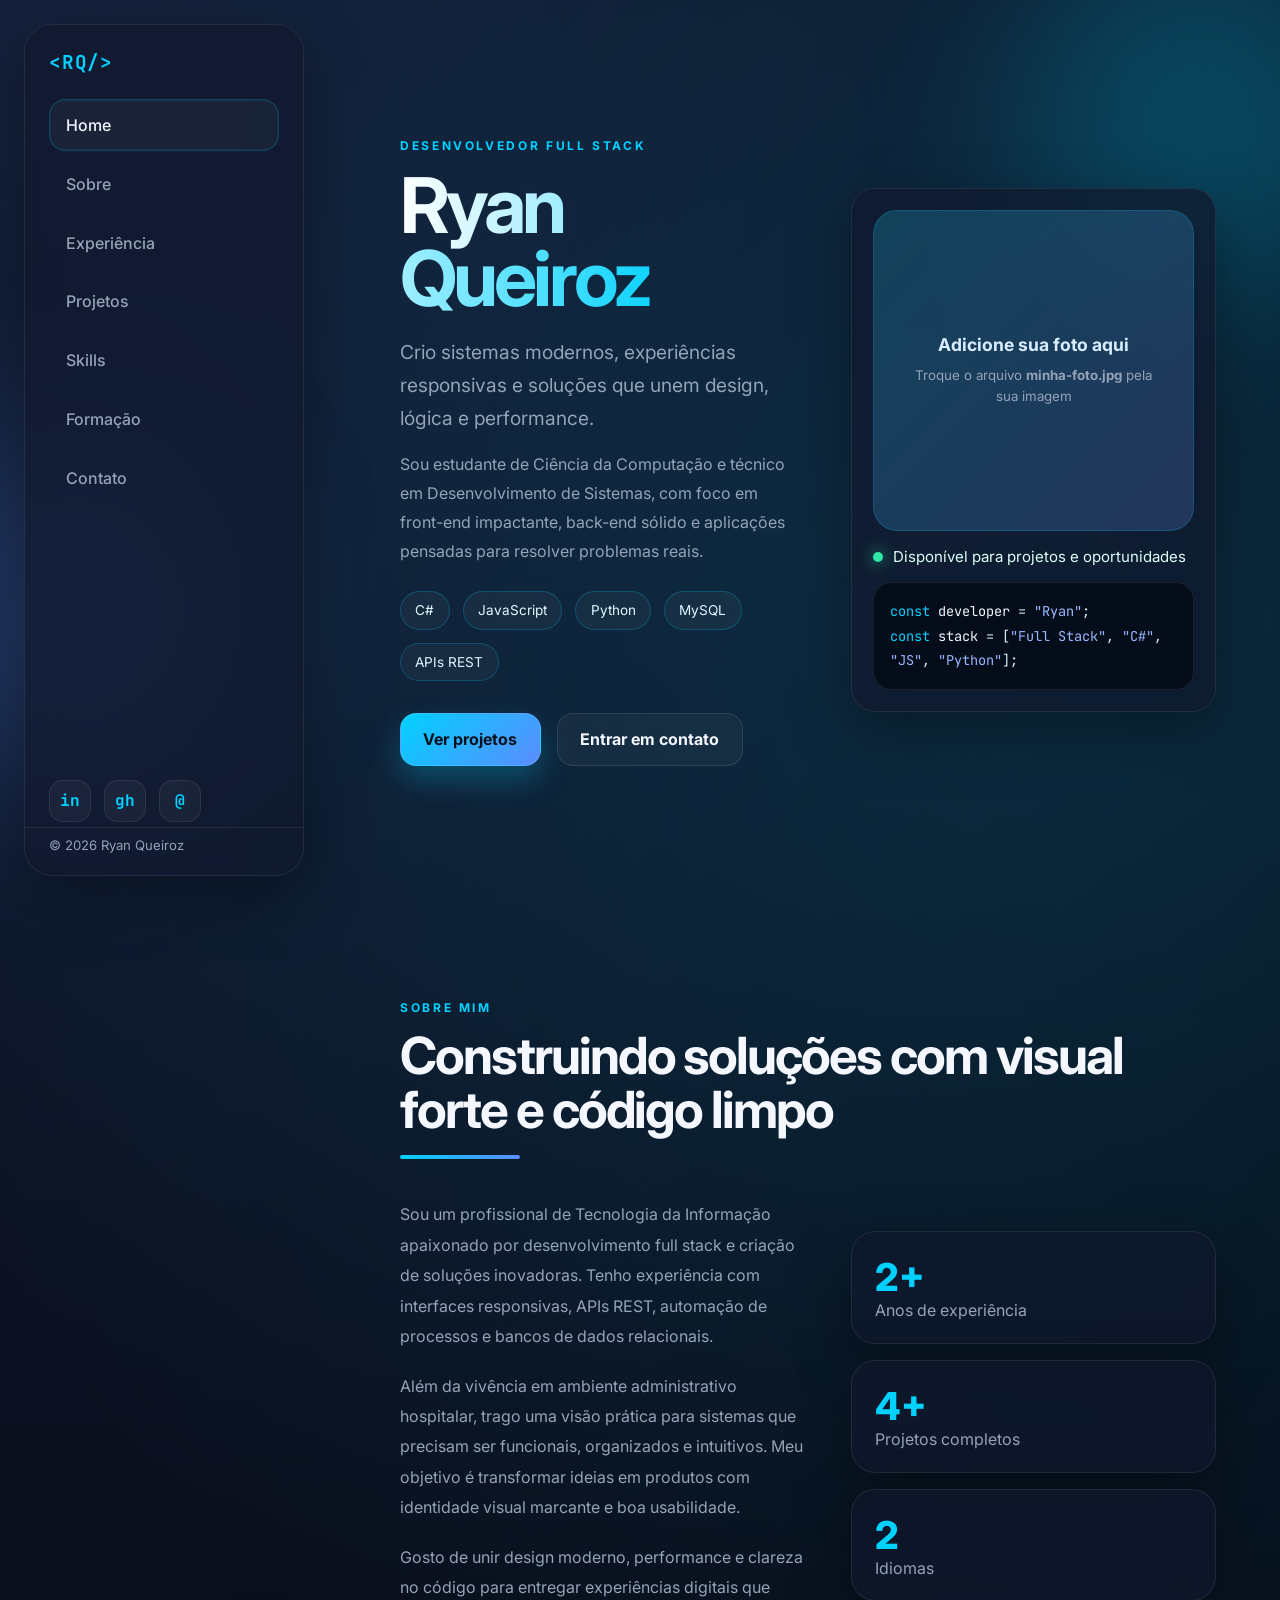
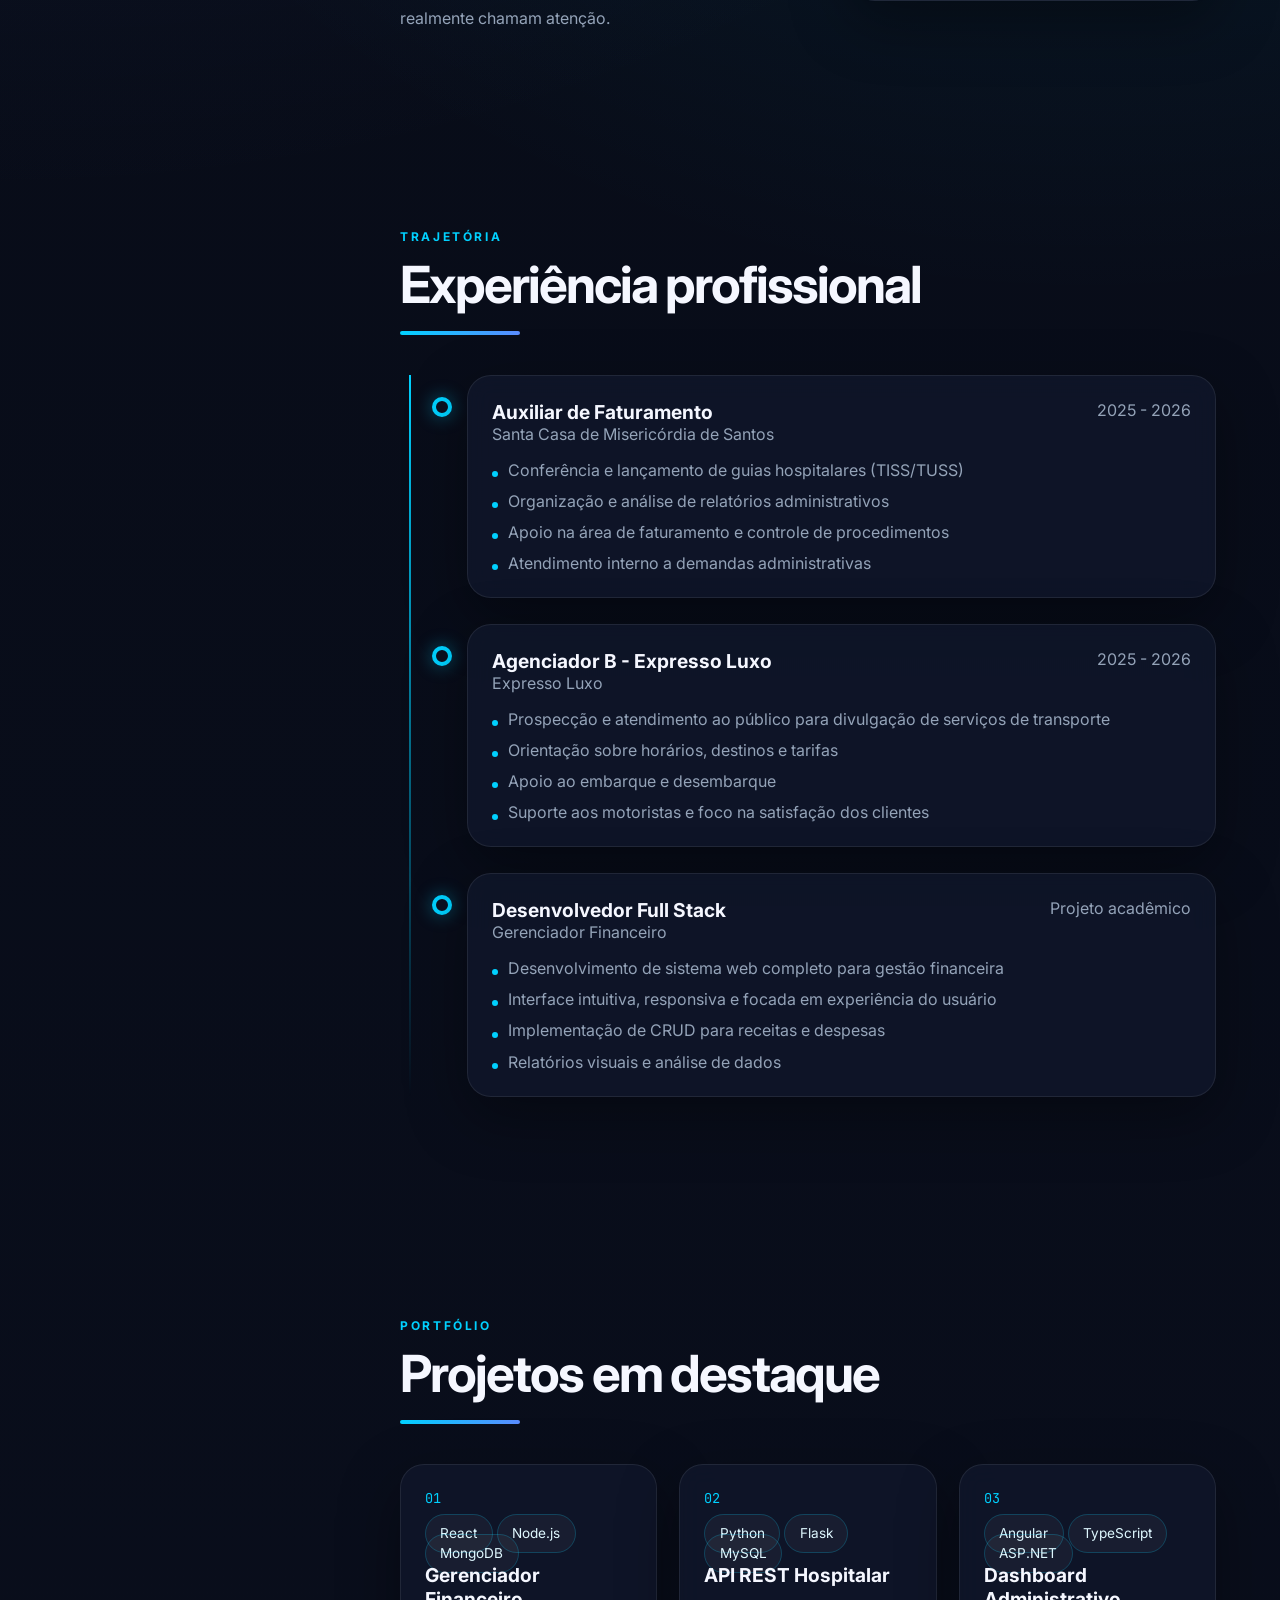
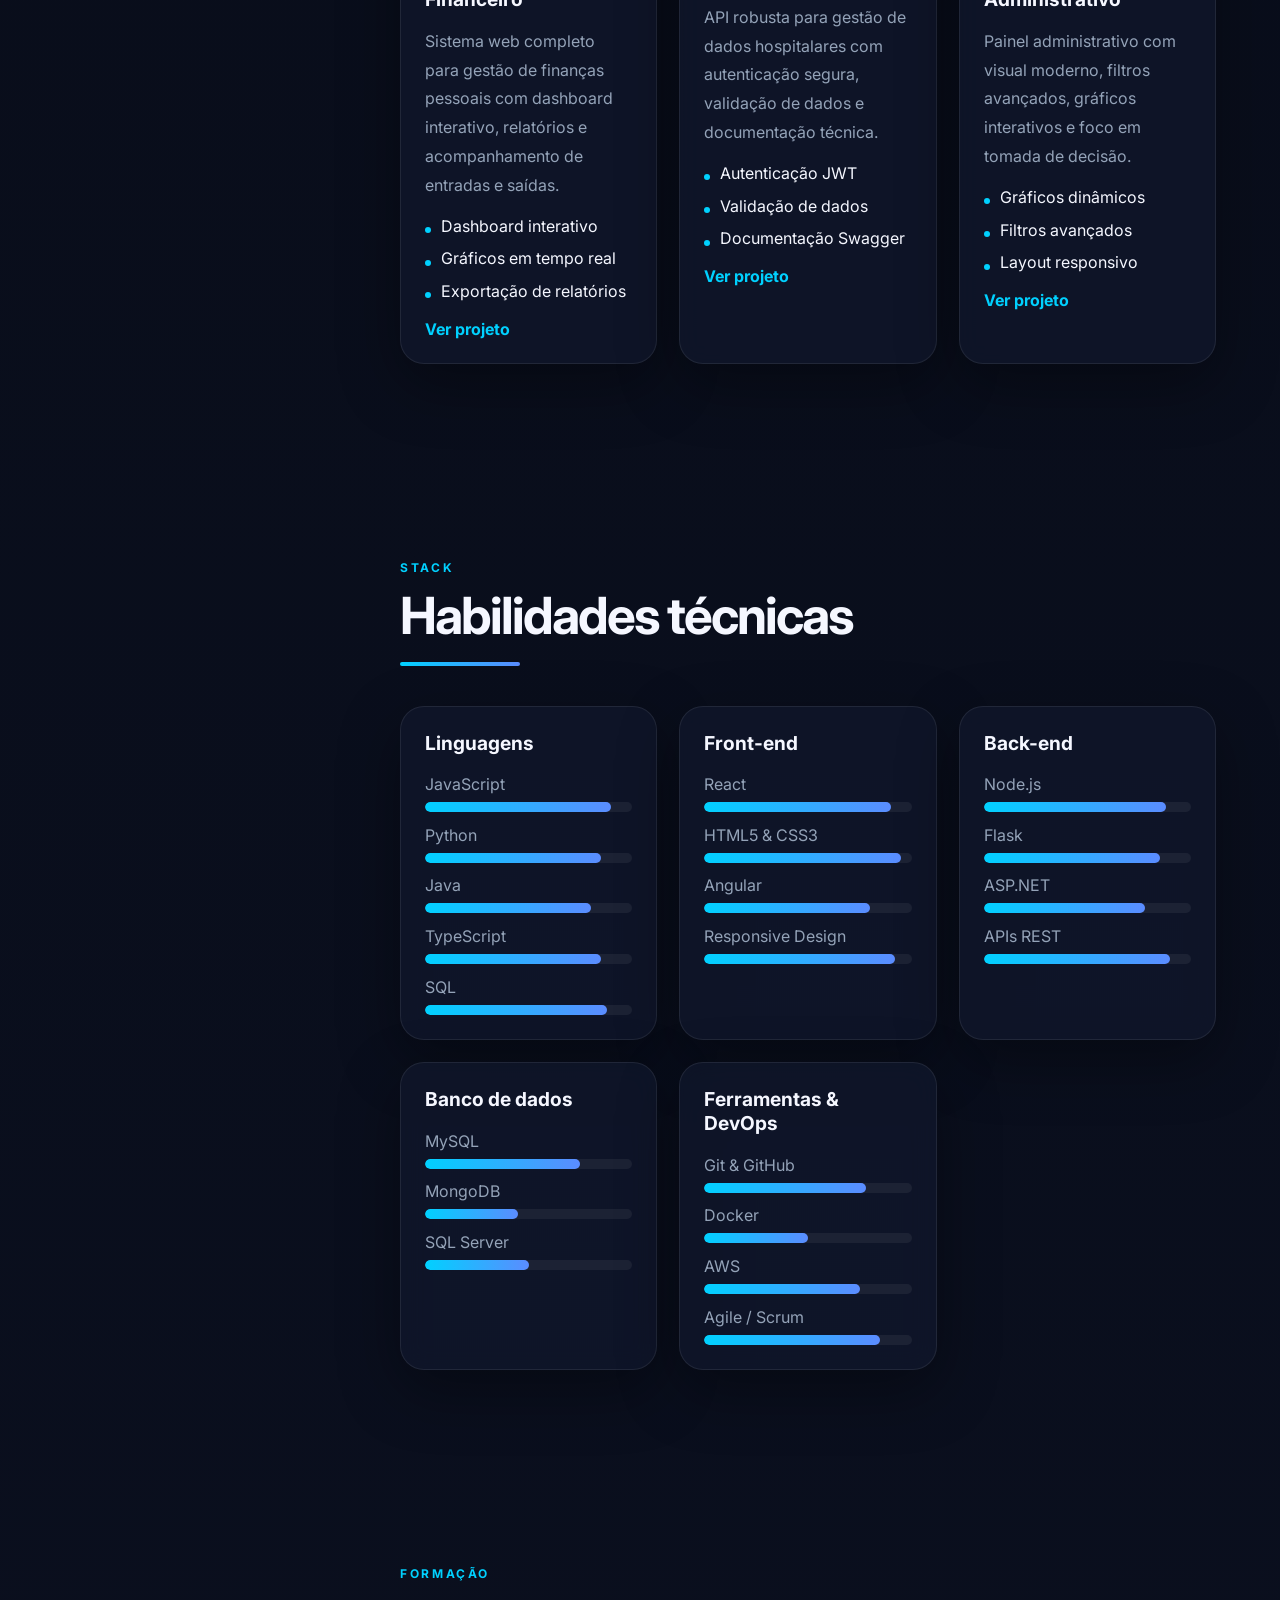
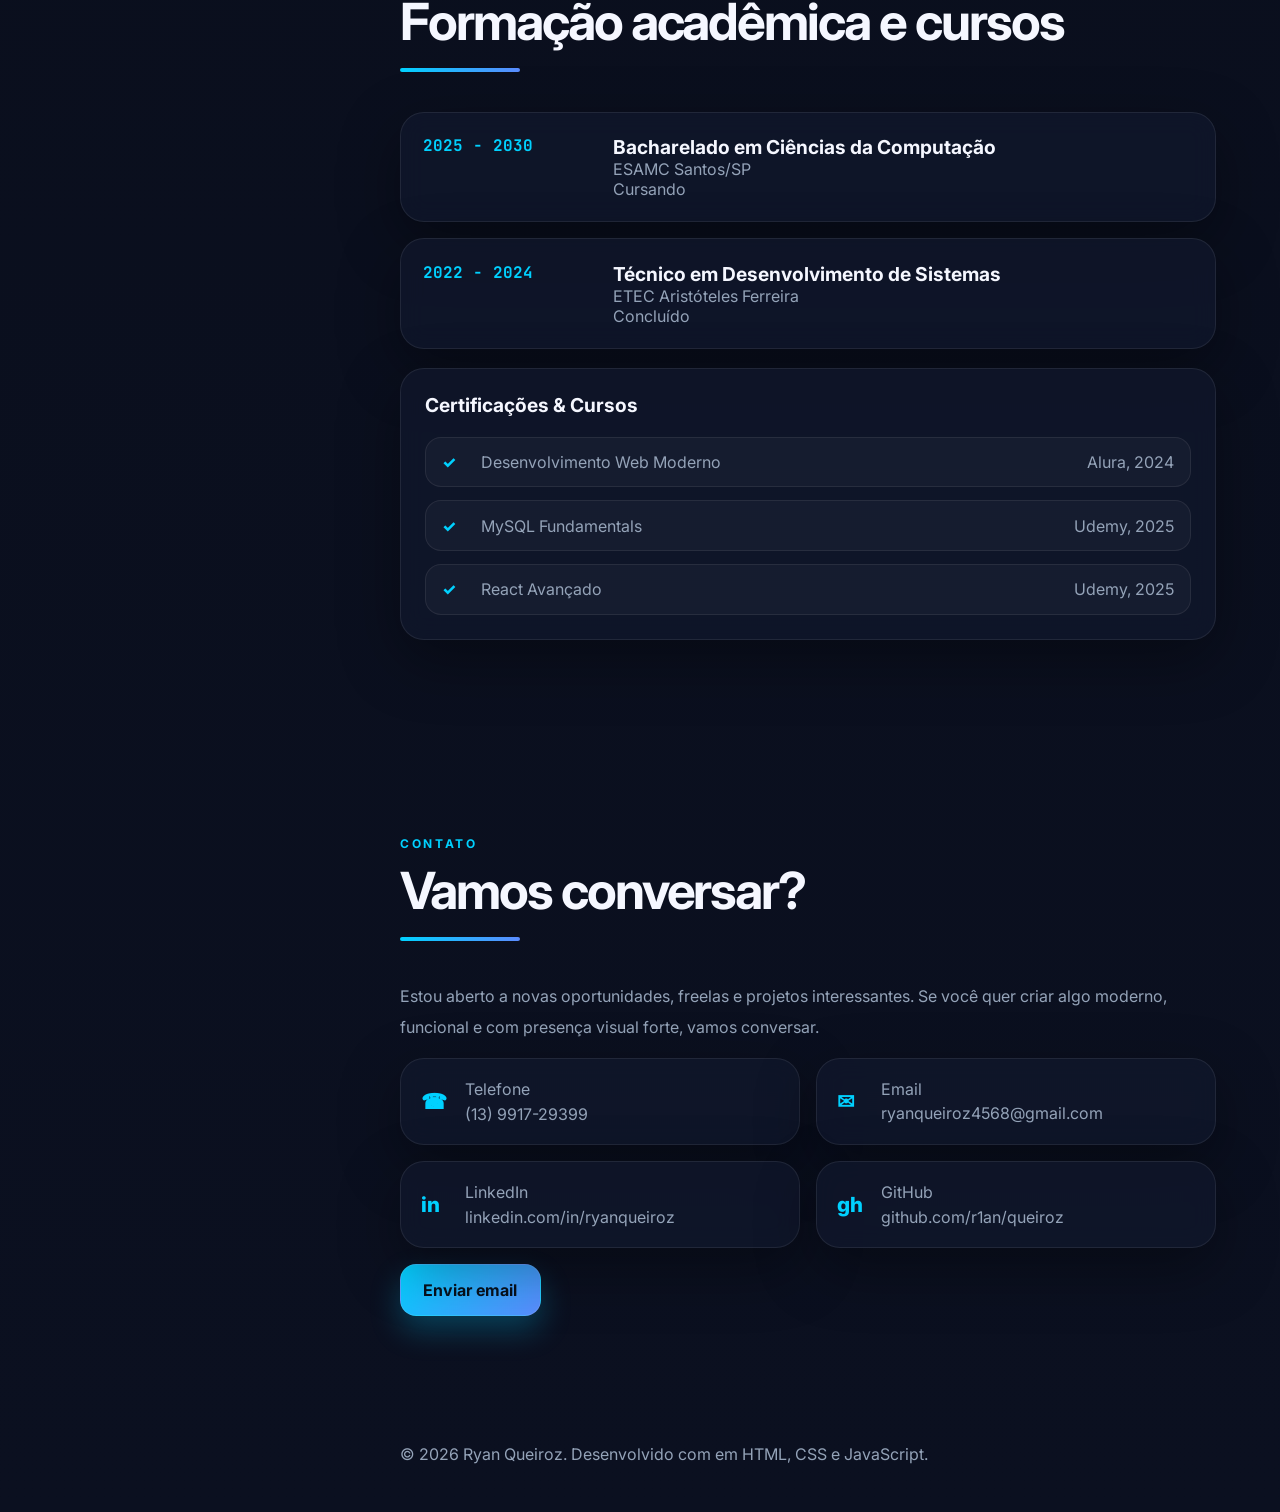
==== commit 11b52aee: "portifolio 95%" ====
--- a/index (1).html
+++ b/index (1).html
@@ -24,10 +24,10 @@
                 <button class="menu-toggle" id="menuToggle" aria-label="Abrir menu">☰</button>
             </div>
 
-            <div class="sidebar-intro">
+            <!-- <div class="sidebar-intro">
                 <span class="sidebar-kicker">Portfolio</span>
                 <p>Desenvolvedor focado em interfaces modernas, performance e soluções full stack.</p>
-            </div>
+            </div> -->
             
             <nav class="nav-menu">
                 <a href="#home" class="nav-link active" data-section="home"><span class="nav-text">Home</span></a>
@@ -312,17 +312,17 @@
                 <div class="skill-category reveal">
                     <h3 class="skill-category-title">Banco de dados</h3>
                     <div class="skill-list">
-                        <div class="skill-item"><span class="skill-name">MySQL</span><div class="skill-bar"><div class="skill-progress" style="width: 88%"></div></div></div>
-                        <div class="skill-item"><span class="skill-name">MongoDB</span><div class="skill-bar"><div class="skill-progress" style="width: 85%"></div></div></div>
-                        <div class="skill-item"><span class="skill-name">SQL Server</span><div class="skill-bar"><div class="skill-progress" style="width: 80%"></div></div></div>
+                        <div class="skill-item"><span class="skill-name">MySQL</span><div class="skill-bar"><div class="skill-progress" style="width: 75%"></div></div></div>
+                        <div class="skill-item"><span class="skill-name">MongoDB</span><div class="skill-bar"><div class="skill-progress" style="width: 45%"></div></div></div>
+                        <div class="skill-item"><span class="skill-name">SQL Server</span><div class="skill-bar"><div class="skill-progress" style="width: 50%"></div></div></div>
                     </div>
                 </div>
 
                 <div class="skill-category reveal delay-1">
                     <h3 class="skill-category-title">Ferramentas & DevOps</h3>
                     <div class="skill-list">
-                        <div class="skill-item"><span class="skill-name">Git & GitHub</span><div class="skill-bar"><div class="skill-progress" style="width: 92%"></div></div></div>
-                        <div class="skill-item"><span class="skill-name">Docker</span><div class="skill-bar"><div class="skill-progress" style="width: 80%"></div></div></div>
+                        <div class="skill-item"><span class="skill-name">Git & GitHub</span><div class="skill-bar"><div class="skill-progress" style="width: 78%"></div></div></div>
+                        <div class="skill-item"><span class="skill-name">Docker</span><div class="skill-bar"><div class="skill-progress" style="width: 50%"></div></div></div>
                         <div class="skill-item"><span class="skill-name">AWS</span><div class="skill-bar"><div class="skill-progress" style="width: 75%"></div></div></div>
                         <div class="skill-item"><span class="skill-name">Agile / Scrum</span><div class="skill-bar"><div class="skill-progress" style="width: 85%"></div></div></div>
                     </div>
@@ -406,7 +406,7 @@
         </section>
 
         <footer class="footer">
-            <p>&copy; 2026 Ryan Queiroz. Desenvolvido com <span class="heart">♥</span> em HTML, CSS e JavaScript.</p>
+            <p>&copy; 2026 Ryan Queiroz. Desenvolvido com em HTML, CSS e JavaScript.</p>
         </footer>
     </main>
 
--- a/styles (1).css
+++ b/styles (1).css
@@ -205,11 +205,13 @@
 .sidebar-footer {
     padding: 1rem 1.5rem 1.4rem;
     border-top: 1px solid var(--line);
+    margin-top: -7%;
 }
 
 .footer-text {
     color: var(--muted);
     font-size: 0.82rem;
+    margin-top: -3%;
 }
 
 .main-content {
